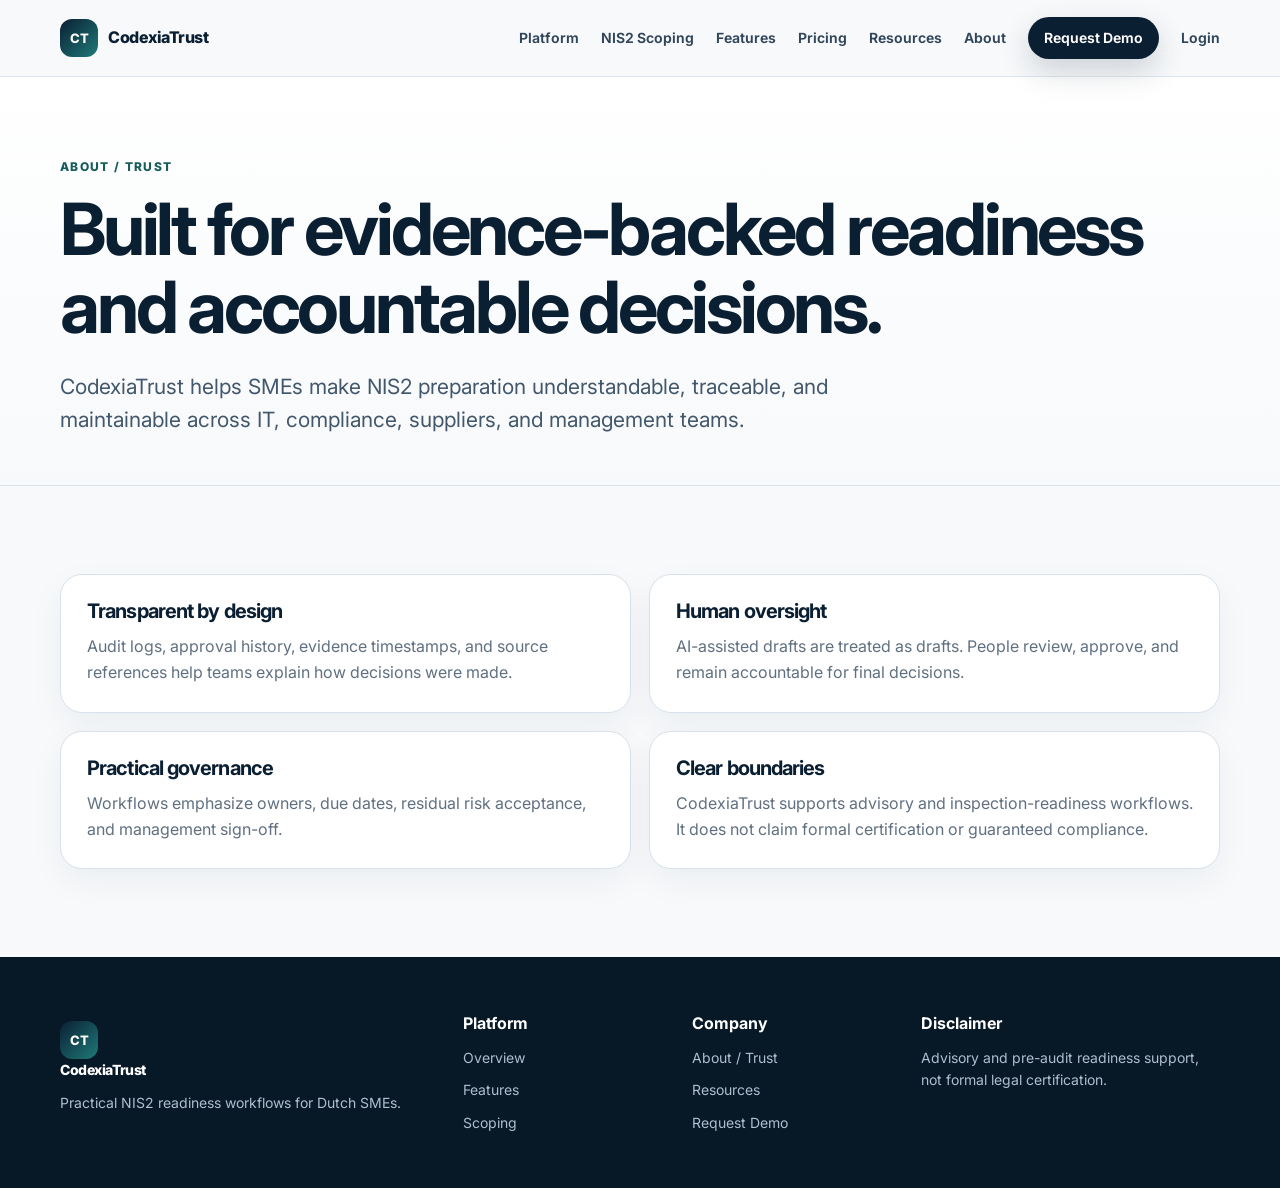
==== about.html @ 7f8c8d51 "Initial CodexiaTrust website" ====
<!doctype html><html lang="en"><head><meta charset="utf-8"><meta name="viewport" content="width=device-width, initial-scale=1"><title>About and Trust | CodexiaTrust</title><meta name="description" content="Learn how CodexiaTrust approaches NIS2 readiness with transparency, governance, human oversight, and evidence discipline."><link rel="preconnect" href="https://fonts.googleapis.com"><link rel="preconnect" href="https://fonts.gstatic.com" crossorigin><link href="https://fonts.googleapis.com/css2?family=Inter:wght@400;500;600;700;800&display=swap" rel="stylesheet"><link rel="stylesheet" href="styles.css"></head><body>
<header class="site-header"><nav class="nav container"><a class="brand" href="index.html"><span class="brand-mark">CT</span><span>CodexiaTrust</span></a><button class="nav-toggle" type="button" aria-expanded="false" aria-controls="nav-menu">Menu</button><div class="nav-menu" id="nav-menu"><a href="platform.html">Platform</a><a href="scoping.html">NIS2 Scoping</a><a href="features.html">Features</a><a href="pricing.html">Pricing</a><a href="resources.html">Resources</a><a href="about.html">About</a><a href="pricing.html" class="nav-cta">Request Demo</a><a href="login.html">Login</a></div></nav></header>
<main><section class="page-hero"><div class="container"><span class="eyebrow">About / Trust</span><h1>Built for evidence-backed readiness and accountable decisions.</h1><p class="lead">CodexiaTrust helps SMEs make NIS2 preparation understandable, traceable, and maintainable across IT, compliance, suppliers, and management teams.</p></div></section><section class="section"><div class="container content-grid"><article class="card"><h3>Transparent by design</h3><p>Audit logs, approval history, evidence timestamps, and source references help teams explain how decisions were made.</p></article><article class="card"><h3>Human oversight</h3><p>AI-assisted drafts are treated as drafts. People review, approve, and remain accountable for final decisions.</p></article><article class="card"><h3>Practical governance</h3><p>Workflows emphasize owners, due dates, residual risk acceptance, and management sign-off.</p></article><article class="card"><h3>Clear boundaries</h3><p>CodexiaTrust supports advisory and inspection-readiness workflows. It does not claim formal certification or guaranteed compliance.</p></article></div></section></main>
<footer class="footer"><div class="container footer-grid"><div><a class="brand" href="index.html"><span class="brand-mark">CT</span><span>CodexiaTrust</span></a><p>Practical NIS2 readiness workflows for Dutch SMEs.</p></div><div><strong>Platform</strong><a href="platform.html">Overview</a><a href="features.html">Features</a><a href="scoping.html">Scoping</a></div><div><strong>Company</strong><a href="about.html">About / Trust</a><a href="resources.html">Resources</a><a href="pricing.html">Request Demo</a></div><div><strong>Disclaimer</strong><p>Advisory and pre-audit readiness support, not formal legal certification.</p></div></div></footer><script src="script.js"></script></body></html>
---- styles.css ----
:root {
  --navy: #0b1f33;
  --navy-2: #112f4a;
  --teal: #1f7a78;
  --teal-dark: #155c5a;
  --blue-gray: #e8eef4;
  --surface: #f7f9fb;
  --white: #ffffff;
  --text: #152638;
  --muted: #607080;
  --line: #d9e2eb;
  --amber: #c6842a;
  --shadow: 0 24px 70px rgba(11, 31, 51, 0.12);
}

* { box-sizing: border-box; }

body {
  margin: 0;
  font-family: Inter, system-ui, -apple-system, BlinkMacSystemFont, "Segoe UI", sans-serif;
  color: var(--text);
  background: var(--surface);
  line-height: 1.6;
}

a { color: inherit; text-decoration: none; }

.container { width: min(1160px, calc(100% - 40px)); margin: 0 auto; }
.section { padding: 88px 0; }

.site-header {
  position: sticky;
  top: 0;
  z-index: 20;
  background: rgba(247, 249, 251, 0.88);
  backdrop-filter: blur(18px);
  border-bottom: 1px solid rgba(217, 226, 235, 0.8);
}

.nav { min-height: 76px; display: flex; align-items: center; justify-content: space-between; gap: 24px; }
.brand { display: inline-flex; align-items: center; gap: 10px; font-weight: 800; color: var(--navy); letter-spacing: -0.03em; }
.brand-mark { display: grid; place-items: center; width: 38px; height: 38px; border-radius: 12px; color: white; background: linear-gradient(135deg, var(--navy), var(--teal)); font-size: 13px; letter-spacing: 0; }
.nav-menu { display: flex; align-items: center; gap: 22px; font-size: 14px; font-weight: 650; color: #31465a; }
.nav-menu a:hover { color: var(--teal); }
.nav-cta { padding: 10px 16px; border-radius: 999px; background: var(--navy); color: white !important; box-shadow: 0 12px 30px rgba(11, 31, 51, 0.18); }
.nav-toggle { display: none; border: 1px solid var(--line); background: white; border-radius: 999px; padding: 10px 14px; font-weight: 700; color: var(--navy); }

.hero { overflow: hidden; background: radial-gradient(circle at 82% 18%, rgba(31, 122, 120, 0.18), transparent 34%), linear-gradient(180deg, #ffffff, #f5f8fb); }
.hero-grid { display: grid; grid-template-columns: 1.05fr 0.95fr; gap: 58px; align-items: center; }
.eyebrow { display: inline-flex; color: var(--teal-dark); font-weight: 800; font-size: 12px; letter-spacing: 0.11em; text-transform: uppercase; margin-bottom: 14px; }
h1, h2, h3 { margin: 0; color: var(--navy); line-height: 1.08; letter-spacing: -0.045em; }
h1 { font-size: clamp(42px, 6vw, 72px); }
h2 { font-size: clamp(30px, 4vw, 48px); }
h3 { font-size: 20px; }
p { margin: 0; color: var(--muted); }
.lead { margin-top: 24px; font-size: clamp(18px, 2vw, 21px); color: #42576b; max-width: 760px; }
.hero-actions { display: flex; flex-wrap: wrap; gap: 14px; margin-top: 32px; }
.button { display: inline-flex; align-items: center; justify-content: center; min-height: 48px; padding: 0 22px; border-radius: 999px; font-weight: 800; border: 1px solid transparent; }
.button.primary { background: var(--teal); color: white; box-shadow: 0 18px 38px rgba(31, 122, 120, 0.24); }
.button.primary:hover { background: var(--teal-dark); }
.button.secondary { background: white; color: var(--navy); border-color: var(--line); }
.button.secondary.dark { background: rgba(255,255,255,0.08); color: white; border-color: rgba(255,255,255,0.22); }
.trust-row { display: flex; flex-wrap: wrap; gap: 10px; margin-top: 34px; }
.trust-row span { padding: 8px 11px; border: 1px solid var(--line); border-radius: 999px; background: rgba(255,255,255,0.72); color: #40566a; font-size: 13px; font-weight: 700; }

.dashboard-card { background: rgba(255,255,255,0.82); border: 1px solid rgba(217, 226, 235, 0.94); border-radius: 28px; padding: 24px; box-shadow: var(--shadow); }
.mock-header { display: flex; gap: 7px; margin-bottom: 20px; }
.mock-header span { width: 10px; height: 10px; border-radius: 50%; background: #cbd7e2; }
.score-panel { display: flex; justify-content: space-between; gap: 18px; padding: 22px; border-radius: 20px; color: white; background: linear-gradient(135deg, var(--navy), var(--navy-2)); }
.score-panel strong { display: block; font-size: 18px; }
.score-panel span { color: #b9c9d8; font-size: 14px; }
.score { font-size: 42px; font-weight: 800; letter-spacing: -0.06em; }
.maturity-bars { display: grid; gap: 16px; margin: 24px 0; }
.maturity-bars div { display: grid; gap: 7px; font-size: 13px; font-weight: 800; color: #344b60; }
.maturity-bars div::after { content: ""; grid-row: 2; height: 9px; border-radius: 999px; background: #e5edf4; }
.maturity-bars b { position: relative; z-index: 1; grid-row: 2; height: 9px; border-radius: 999px; background: linear-gradient(90deg, var(--teal), #85b8c4); }
.deadline-card { padding: 15px; border: 1px solid #f0d8b8; border-radius: 16px; color: #6a4817; background: #fff7eb; font-weight: 750; }
.amber-dot { display: inline-block; width: 9px; height: 9px; border-radius: 50%; background: var(--amber); margin-right: 8px; }

.split { display: grid; grid-template-columns: 0.9fr 1fr; gap: 56px; align-items: start; }
.problem { background: var(--white); border-block: 1px solid var(--line); }
.section-heading { max-width: 760px; margin-bottom: 36px; }
.section-heading p { margin-top: 14px; font-size: 18px; }
.section-heading.compact { max-width: 860px; }
.feature-grid { display: grid; grid-template-columns: repeat(3, 1fr); gap: 18px; }
.card, .panel, .mini-card { background: white; border: 1px solid var(--line); border-radius: 22px; padding: 26px; box-shadow: 0 12px 34px rgba(11,31,51,0.05); }
.card p, .mini-card p { margin-top: 12px; }
.workflow-section { background: linear-gradient(135deg, var(--navy), #123b55); }
.workflow-section h2, .workflow-section .eyebrow { color: white; }
.workflow { display: grid; grid-template-columns: repeat(6, 1fr); gap: 12px; }
.workflow div { min-height: 160px; padding: 18px; border-radius: 20px; background: rgba(255,255,255,0.08); border: 1px solid rgba(255,255,255,0.16); color: white; }
.workflow strong { display: block; font-size: 18px; margin-bottom: 10px; }
.workflow span { color: #c8d7e3; font-size: 14px; }
.three-column { display: grid; grid-template-columns: repeat(3, 1fr); gap: 18px; }
.panel { min-height: 300px; }
.panel p { margin-top: 16px; }
.panel.accent { background: linear-gradient(160deg, #ffffff, #eaf5f4); }
.final-cta { padding-top: 30px; }
.cta-box { display: flex; justify-content: space-between; gap: 32px; align-items: center; padding: 42px; border-radius: 30px; background: linear-gradient(135deg, var(--navy), #164f5a); box-shadow: var(--shadow); }
.cta-box h2, .cta-box p, .cta-box .eyebrow { color: white; }
.cta-box p { color: #c9d8e2; margin-top: 12px; }

.page-hero { padding: 76px 0 48px; background: linear-gradient(180deg, #ffffff, #f7f9fb); border-bottom: 1px solid var(--line); }
.page-hero .lead { max-width: 820px; }
.content-grid { display: grid; grid-template-columns: repeat(2, 1fr); gap: 18px; }
.pricing-grid { display: grid; grid-template-columns: repeat(3, 1fr); gap: 18px; align-items: stretch; }
.price { font-size: 38px; font-weight: 800; color: var(--navy); letter-spacing: -0.05em; margin: 20px 0; }
.list { padding: 0; margin: 20px 0 0; list-style: none; display: grid; gap: 10px; color: #43596d; }
.list li::before { content: "+"; color: var(--teal); font-weight: 900; margin-right: 8px; }
.form-box { max-width: 760px; background: white; border: 1px solid var(--line); border-radius: 26px; padding: 30px; box-shadow: var(--shadow); }
.form-grid { display: grid; grid-template-columns: repeat(2, 1fr); gap: 14px; }
label { display: grid; gap: 7px; font-weight: 750; color: var(--navy); font-size: 14px; }
input, select, textarea { width: 100%; border: 1px solid var(--line); border-radius: 14px; padding: 13px 14px; font: inherit; background: white; color: var(--text); }
textarea { min-height: 120px; resize: vertical; }
.full { grid-column: 1 / -1; }
.login-shell { min-height: calc(100vh - 76px); display: grid; place-items: center; padding: 60px 20px; background: radial-gradient(circle at 70% 10%, rgba(31,122,120,0.18), transparent 35%), var(--surface); }
.login-card { width: min(460px, 100%); background: white; border: 1px solid var(--line); border-radius: 28px; padding: 34px; box-shadow: var(--shadow); }

.footer { padding: 54px 0; background: #071827; color: white; }
.footer-grid { display: grid; grid-template-columns: 1.5fr 0.8fr 0.8fr 1.2fr; gap: 30px; }
.footer .brand, .footer strong { color: white; }
.footer p, .footer a { display: block; color: #aebfce; margin-top: 10px; font-size: 14px; }

@media (max-width: 920px) {
  .nav-toggle { display: inline-flex; }
  .nav-menu { position: absolute; inset: 76px 20px auto; display: none; flex-direction: column; align-items: stretch; padding: 20px; background: white; border: 1px solid var(--line); border-radius: 22px; box-shadow: var(--shadow); }
  .nav-menu.open { display: flex; }
  .hero-grid, .split, .content-grid { grid-template-columns: 1fr; }
  .feature-grid, .three-column, .pricing-grid { grid-template-columns: repeat(2, 1fr); }
  .workflow { grid-template-columns: repeat(3, 1fr); }
  .cta-box { flex-direction: column; align-items: flex-start; }
  .footer-grid { grid-template-columns: repeat(2, 1fr); }
}

@media (max-width: 640px) {
  .container { width: min(100% - 28px, 1160px); }
  .section { padding: 62px 0; }
  .feature-grid, .three-column, .pricing-grid, .workflow, .form-grid { grid-template-columns: 1fr; }
  .footer-grid { grid-template-columns: 1fr; }
  .dashboard-card, .cta-box, .login-card { border-radius: 22px; padding: 22px; }
  h1 { font-size: 40px; }
}
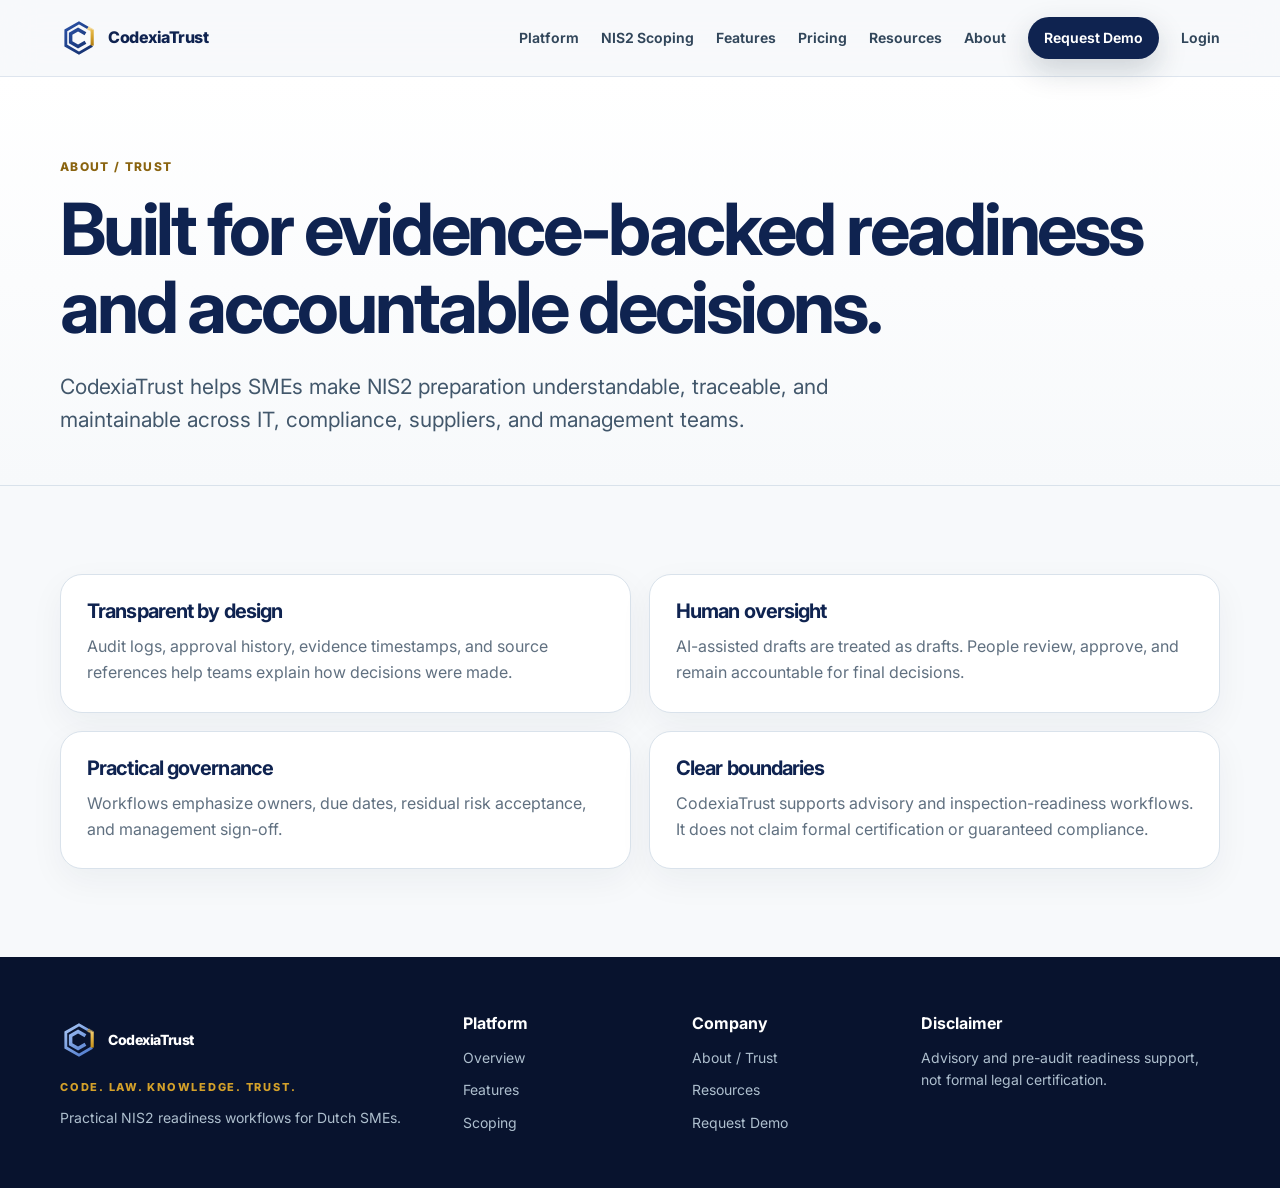
==== commit 62232487: "Adopt Codexia logo mark and navy/gold brand palette Replace the CT text badge with the hexagonal C m" ====
--- a/about.html
+++ b/about.html
@@ -1,4 +1,4 @@
-<!doctype html><html lang="en"><head><meta charset="utf-8"><meta name="viewport" content="width=device-width, initial-scale=1"><title>About and Trust | CodexiaTrust</title><meta name="description" content="Learn how CodexiaTrust approaches NIS2 readiness with transparency, governance, human oversight, and evidence discipline."><link rel="preconnect" href="https://fonts.googleapis.com"><link rel="preconnect" href="https://fonts.gstatic.com" crossorigin><link href="https://fonts.googleapis.com/css2?family=Inter:wght@400;500;600;700;800&display=swap" rel="stylesheet"><link rel="stylesheet" href="styles.css"></head><body>
-<header class="site-header"><nav class="nav container"><a class="brand" href="index.html"><span class="brand-mark">CT</span><span>CodexiaTrust</span></a><button class="nav-toggle" type="button" aria-expanded="false" aria-controls="nav-menu">Menu</button><div class="nav-menu" id="nav-menu"><a href="platform.html">Platform</a><a href="scoping.html">NIS2 Scoping</a><a href="features.html">Features</a><a href="pricing.html">Pricing</a><a href="resources.html">Resources</a><a href="about.html">About</a><a href="pricing.html" class="nav-cta">Request Demo</a><a href="login.html">Login</a></div></nav></header>
+<!doctype html><html lang="en"><head><meta charset="utf-8"><meta name="viewport" content="width=device-width, initial-scale=1"><title>About and Trust | CodexiaTrust</title><meta name="description" content="Learn how CodexiaTrust approaches NIS2 readiness with transparency, governance, human oversight, and evidence discipline."><link rel="preconnect" href="https://fonts.googleapis.com"><link rel="preconnect" href="https://fonts.gstatic.com" crossorigin><link href="https://fonts.googleapis.com/css2?family=Inter:wght@400;500;600;700;800&display=swap" rel="stylesheet"><link rel="icon" href="assets/favicon.svg" type="image/svg+xml"><link rel="apple-touch-icon" href="assets/favicon.svg"><link rel="stylesheet" href="styles.css"></head><body>
+<header class="site-header"><nav class="nav container"><a class="brand" href="index.html"><span class="brand-mark" aria-hidden="true"></span><span>CodexiaTrust</span></a><button class="nav-toggle" type="button" aria-expanded="false" aria-controls="nav-menu">Menu</button><div class="nav-menu" id="nav-menu"><a href="platform.html">Platform</a><a href="scoping.html">NIS2 Scoping</a><a href="features.html">Features</a><a href="pricing.html">Pricing</a><a href="resources.html">Resources</a><a href="about.html">About</a><a href="pricing.html" class="nav-cta">Request Demo</a><a href="login.html">Login</a></div></nav></header>
 <main><section class="page-hero"><div class="container"><span class="eyebrow">About / Trust</span><h1>Built for evidence-backed readiness and accountable decisions.</h1><p class="lead">CodexiaTrust helps SMEs make NIS2 preparation understandable, traceable, and maintainable across IT, compliance, suppliers, and management teams.</p></div></section><section class="section"><div class="container content-grid"><article class="card"><h3>Transparent by design</h3><p>Audit logs, approval history, evidence timestamps, and source references help teams explain how decisions were made.</p></article><article class="card"><h3>Human oversight</h3><p>AI-assisted drafts are treated as drafts. People review, approve, and remain accountable for final decisions.</p></article><article class="card"><h3>Practical governance</h3><p>Workflows emphasize owners, due dates, residual risk acceptance, and management sign-off.</p></article><article class="card"><h3>Clear boundaries</h3><p>CodexiaTrust supports advisory and inspection-readiness workflows. It does not claim formal certification or guaranteed compliance.</p></article></div></section></main>
-<footer class="footer"><div class="container footer-grid"><div><a class="brand" href="index.html"><span class="brand-mark">CT</span><span>CodexiaTrust</span></a><p>Practical NIS2 readiness workflows for Dutch SMEs.</p></div><div><strong>Platform</strong><a href="platform.html">Overview</a><a href="features.html">Features</a><a href="scoping.html">Scoping</a></div><div><strong>Company</strong><a href="about.html">About / Trust</a><a href="resources.html">Resources</a><a href="pricing.html">Request Demo</a></div><div><strong>Disclaimer</strong><p>Advisory and pre-audit readiness support, not formal legal certification.</p></div></div></footer><script src="script.js"></script></body></html>
+<footer class="footer"><div class="container footer-grid"><div><a class="brand" href="index.html"><span class="brand-mark" aria-hidden="true"></span><span>CodexiaTrust</span></a><p class="tagline">Code. Law. Knowledge. Trust.</p><p>Practical NIS2 readiness workflows for Dutch SMEs.</p></div><div><strong>Platform</strong><a href="platform.html">Overview</a><a href="features.html">Features</a><a href="scoping.html">Scoping</a></div><div><strong>Company</strong><a href="about.html">About / Trust</a><a href="resources.html">Resources</a><a href="pricing.html">Request Demo</a></div><div><strong>Disclaimer</strong><p>Advisory and pre-audit readiness support, not formal legal certification.</p></div></div></footer><script src="script.js"></script></body></html>
--- a/styles.css
+++ b/styles.css
@@ -1,16 +1,18 @@
 :root {
-  --navy: #0b1f33;
-  --navy-2: #112f4a;
-  --teal: #1f7a78;
-  --teal-dark: #155c5a;
+  --navy: #0f2350;
+  --navy-2: #1b3a7c;
+  --gold: #d4a12a;
+  --gold-dark: #b8860f;
+  /* gold is too light for text on white (2.4:1) — use gold-ink for type and rules */
+  --gold-ink: #8a6410;
   --blue-gray: #e8eef4;
   --surface: #f7f9fb;
   --white: #ffffff;
   --text: #152638;
   --muted: #607080;
   --line: #d9e2eb;
-  --amber: #c6842a;
-  --shadow: 0 24px 70px rgba(11, 31, 51, 0.12);
+  --amber: #b8860f;
+  --shadow: 0 24px 70px rgba(15, 35, 80, 0.12);
 }
 
 * { box-sizing: border-box; }
@@ -39,15 +41,15 @@
 
 .nav { min-height: 76px; display: flex; align-items: center; justify-content: space-between; gap: 24px; }
 .brand { display: inline-flex; align-items: center; gap: 10px; font-weight: 800; color: var(--navy); letter-spacing: -0.03em; }
-.brand-mark { display: grid; place-items: center; width: 38px; height: 38px; border-radius: 12px; color: white; background: linear-gradient(135deg, var(--navy), var(--teal)); font-size: 13px; letter-spacing: 0; }
+.brand-mark { display: block; flex: none; width: 38px; height: 38px; background: url("assets/logo.svg") center / contain no-repeat; }
 .nav-menu { display: flex; align-items: center; gap: 22px; font-size: 14px; font-weight: 650; color: #31465a; }
-.nav-menu a:hover { color: var(--teal); }
+.nav-menu a:hover { color: var(--navy-2); }
 .nav-cta { padding: 10px 16px; border-radius: 999px; background: var(--navy); color: white !important; box-shadow: 0 12px 30px rgba(11, 31, 51, 0.18); }
 .nav-toggle { display: none; border: 1px solid var(--line); background: white; border-radius: 999px; padding: 10px 14px; font-weight: 700; color: var(--navy); }
 
-.hero { overflow: hidden; background: radial-gradient(circle at 82% 18%, rgba(31, 122, 120, 0.18), transparent 34%), linear-gradient(180deg, #ffffff, #f5f8fb); }
+.hero { overflow: hidden; background: radial-gradient(circle at 82% 18%, rgba(212, 161, 42, 0.16), transparent 34%), linear-gradient(180deg, #ffffff, #f5f8fb); }
 .hero-grid { display: grid; grid-template-columns: 1.05fr 0.95fr; gap: 58px; align-items: center; }
-.eyebrow { display: inline-flex; color: var(--teal-dark); font-weight: 800; font-size: 12px; letter-spacing: 0.11em; text-transform: uppercase; margin-bottom: 14px; }
+.eyebrow { display: inline-flex; color: var(--gold-ink); font-weight: 800; font-size: 12px; letter-spacing: 0.11em; text-transform: uppercase; margin-bottom: 14px; }
 h1, h2, h3 { margin: 0; color: var(--navy); line-height: 1.08; letter-spacing: -0.045em; }
 h1 { font-size: clamp(42px, 6vw, 72px); }
 h2 { font-size: clamp(30px, 4vw, 48px); }
@@ -56,8 +58,9 @@
 .lead { margin-top: 24px; font-size: clamp(18px, 2vw, 21px); color: #42576b; max-width: 760px; }
 .hero-actions { display: flex; flex-wrap: wrap; gap: 14px; margin-top: 32px; }
 .button { display: inline-flex; align-items: center; justify-content: center; min-height: 48px; padding: 0 22px; border-radius: 999px; font-weight: 800; border: 1px solid transparent; }
-.button.primary { background: var(--teal); color: white; box-shadow: 0 18px 38px rgba(31, 122, 120, 0.24); }
-.button.primary:hover { background: var(--teal-dark); }
+/* navy type on gold, not white — white on gold is 2.4:1 and fails AA */
+.button.primary { background: var(--gold); color: var(--navy); box-shadow: 0 18px 38px rgba(212, 161, 42, 0.30); }
+.button.primary:hover { background: #e3b445; }
 .button.secondary { background: white; color: var(--navy); border-color: var(--line); }
 .button.secondary.dark { background: rgba(255,255,255,0.08); color: white; border-color: rgba(255,255,255,0.22); }
 .trust-row { display: flex; flex-wrap: wrap; gap: 10px; margin-top: 34px; }
@@ -73,7 +76,7 @@
 .maturity-bars { display: grid; gap: 16px; margin: 24px 0; }
 .maturity-bars div { display: grid; gap: 7px; font-size: 13px; font-weight: 800; color: #344b60; }
 .maturity-bars div::after { content: ""; grid-row: 2; height: 9px; border-radius: 999px; background: #e5edf4; }
-.maturity-bars b { position: relative; z-index: 1; grid-row: 2; height: 9px; border-radius: 999px; background: linear-gradient(90deg, var(--teal), #85b8c4); }
+.maturity-bars b { position: relative; z-index: 1; grid-row: 2; height: 9px; border-radius: 999px; background: linear-gradient(90deg, var(--navy-2), var(--gold)); }
 .deadline-card { padding: 15px; border: 1px solid #f0d8b8; border-radius: 16px; color: #6a4817; background: #fff7eb; font-weight: 750; }
 .amber-dot { display: inline-block; width: 9px; height: 9px; border-radius: 50%; background: var(--amber); margin-right: 8px; }
 
@@ -85,7 +88,7 @@
 .feature-grid { display: grid; grid-template-columns: repeat(3, 1fr); gap: 18px; }
 .card, .panel, .mini-card { background: white; border: 1px solid var(--line); border-radius: 22px; padding: 26px; box-shadow: 0 12px 34px rgba(11,31,51,0.05); }
 .card p, .mini-card p { margin-top: 12px; }
-.workflow-section { background: linear-gradient(135deg, var(--navy), #123b55); }
+.workflow-section { background: linear-gradient(135deg, var(--navy), var(--navy-2)); }
 .workflow-section h2, .workflow-section .eyebrow { color: white; }
 .workflow { display: grid; grid-template-columns: repeat(6, 1fr); gap: 12px; }
 .workflow div { min-height: 160px; padding: 18px; border-radius: 20px; background: rgba(255,255,255,0.08); border: 1px solid rgba(255,255,255,0.16); color: white; }
@@ -94,9 +97,9 @@
 .three-column { display: grid; grid-template-columns: repeat(3, 1fr); gap: 18px; }
 .panel { min-height: 300px; }
 .panel p { margin-top: 16px; }
-.panel.accent { background: linear-gradient(160deg, #ffffff, #eaf5f4); }
+.panel.accent { background: linear-gradient(160deg, #ffffff, #f7eed9); }
 .final-cta { padding-top: 30px; }
-.cta-box { display: flex; justify-content: space-between; gap: 32px; align-items: center; padding: 42px; border-radius: 30px; background: linear-gradient(135deg, var(--navy), #164f5a); box-shadow: var(--shadow); }
+.cta-box { display: flex; justify-content: space-between; gap: 32px; align-items: center; padding: 42px; border-radius: 30px; background: linear-gradient(135deg, var(--navy), var(--navy-2)); box-shadow: var(--shadow); }
 .cta-box h2, .cta-box p, .cta-box .eyebrow { color: white; }
 .cta-box p { color: #c9d8e2; margin-top: 12px; }
 
@@ -106,20 +109,24 @@
 .pricing-grid { display: grid; grid-template-columns: repeat(3, 1fr); gap: 18px; align-items: stretch; }
 .price { font-size: 38px; font-weight: 800; color: var(--navy); letter-spacing: -0.05em; margin: 20px 0; }
 .list { padding: 0; margin: 20px 0 0; list-style: none; display: grid; gap: 10px; color: #43596d; }
-.list li::before { content: "+"; color: var(--teal); font-weight: 900; margin-right: 8px; }
+.list li::before { content: "+"; color: var(--gold-ink); font-weight: 900; margin-right: 8px; }
 .form-box { max-width: 760px; background: white; border: 1px solid var(--line); border-radius: 26px; padding: 30px; box-shadow: var(--shadow); }
 .form-grid { display: grid; grid-template-columns: repeat(2, 1fr); gap: 14px; }
 label { display: grid; gap: 7px; font-weight: 750; color: var(--navy); font-size: 14px; }
 input, select, textarea { width: 100%; border: 1px solid var(--line); border-radius: 14px; padding: 13px 14px; font: inherit; background: white; color: var(--text); }
 textarea { min-height: 120px; resize: vertical; }
 .full { grid-column: 1 / -1; }
-.login-shell { min-height: calc(100vh - 76px); display: grid; place-items: center; padding: 60px 20px; background: radial-gradient(circle at 70% 10%, rgba(31,122,120,0.18), transparent 35%), var(--surface); }
+.login-shell { min-height: calc(100vh - 76px); display: grid; place-items: center; padding: 60px 20px; background: radial-gradient(circle at 70% 10%, rgba(212,161,42,0.16), transparent 35%), var(--surface); }
 .login-card { width: min(460px, 100%); background: white; border: 1px solid var(--line); border-radius: 28px; padding: 34px; box-shadow: var(--shadow); }
 
-.footer { padding: 54px 0; background: #071827; color: white; }
+.footer { padding: 54px 0; background: #08132e; color: white; }
 .footer-grid { display: grid; grid-template-columns: 1.5fr 0.8fr 0.8fr 1.2fr; gap: 30px; }
-.footer .brand, .footer strong { color: white; }
+/* .footer a { display: block } below would otherwise stack the mark above the wordmark */
+.footer .brand { display: inline-flex; color: white; }
+.footer strong { color: white; }
+.footer .brand-mark { background-image: url("assets/logo-light.svg"); }
 .footer p, .footer a { display: block; color: #aebfce; margin-top: 10px; font-size: 14px; }
+.tagline { margin-top: 12px !important; color: var(--gold) !important; font-size: 11px !important; font-weight: 800; letter-spacing: 0.16em; text-transform: uppercase; }
 
 @media (max-width: 920px) {
   .nav-toggle { display: inline-flex; }
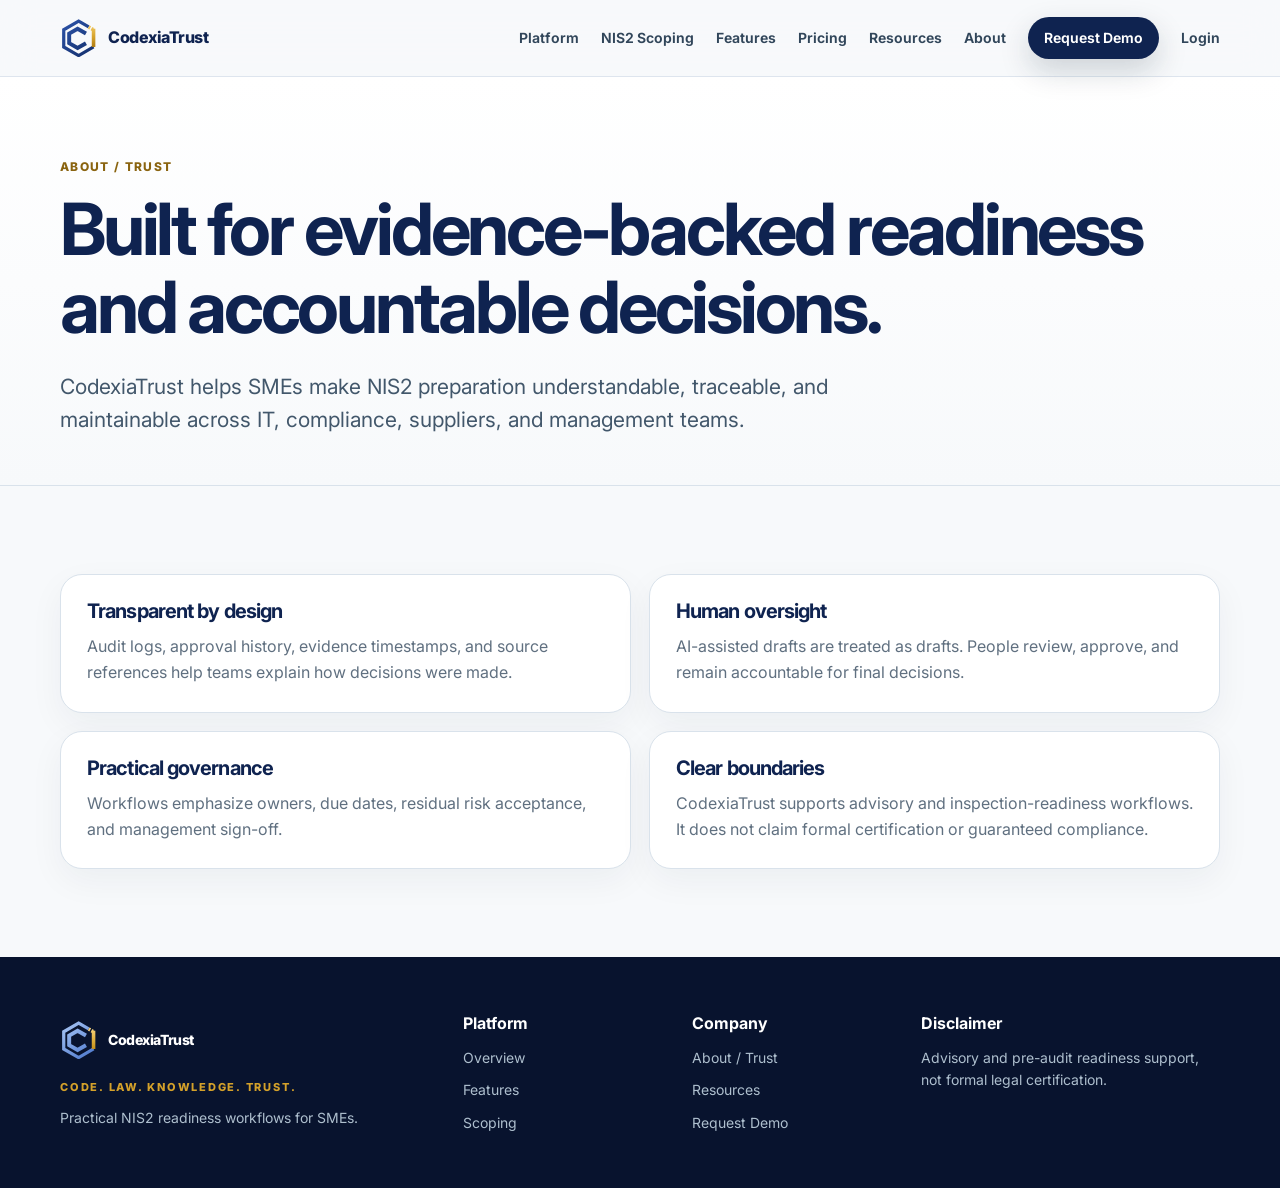
==== commit 0c76a66d: "Broaden positioning from Dutch SMEs to SMEs generally Remove country-exclusive framing across the si" ====
--- a/about.html
+++ b/about.html
@@ -1,4 +1,4 @@
 <!doctype html><html lang="en"><head><meta charset="utf-8"><meta name="viewport" content="width=device-width, initial-scale=1"><title>About and Trust | CodexiaTrust</title><meta name="description" content="Learn how CodexiaTrust approaches NIS2 readiness with transparency, governance, human oversight, and evidence discipline."><link rel="preconnect" href="https://fonts.googleapis.com"><link rel="preconnect" href="https://fonts.gstatic.com" crossorigin><link href="https://fonts.googleapis.com/css2?family=Inter:wght@400;500;600;700;800&display=swap" rel="stylesheet"><link rel="icon" href="assets/favicon.svg" type="image/svg+xml"><link rel="apple-touch-icon" href="assets/favicon.svg"><link rel="stylesheet" href="styles.css"></head><body>
 <header class="site-header"><nav class="nav container"><a class="brand" href="index.html"><span class="brand-mark" aria-hidden="true"></span><span>CodexiaTrust</span></a><button class="nav-toggle" type="button" aria-expanded="false" aria-controls="nav-menu">Menu</button><div class="nav-menu" id="nav-menu"><a href="platform.html">Platform</a><a href="scoping.html">NIS2 Scoping</a><a href="features.html">Features</a><a href="pricing.html">Pricing</a><a href="resources.html">Resources</a><a href="about.html">About</a><a href="pricing.html" class="nav-cta">Request Demo</a><a href="login.html">Login</a></div></nav></header>
 <main><section class="page-hero"><div class="container"><span class="eyebrow">About / Trust</span><h1>Built for evidence-backed readiness and accountable decisions.</h1><p class="lead">CodexiaTrust helps SMEs make NIS2 preparation understandable, traceable, and maintainable across IT, compliance, suppliers, and management teams.</p></div></section><section class="section"><div class="container content-grid"><article class="card"><h3>Transparent by design</h3><p>Audit logs, approval history, evidence timestamps, and source references help teams explain how decisions were made.</p></article><article class="card"><h3>Human oversight</h3><p>AI-assisted drafts are treated as drafts. People review, approve, and remain accountable for final decisions.</p></article><article class="card"><h3>Practical governance</h3><p>Workflows emphasize owners, due dates, residual risk acceptance, and management sign-off.</p></article><article class="card"><h3>Clear boundaries</h3><p>CodexiaTrust supports advisory and inspection-readiness workflows. It does not claim formal certification or guaranteed compliance.</p></article></div></section></main>
-<footer class="footer"><div class="container footer-grid"><div><a class="brand" href="index.html"><span class="brand-mark" aria-hidden="true"></span><span>CodexiaTrust</span></a><p class="tagline">Code. Law. Knowledge. Trust.</p><p>Practical NIS2 readiness workflows for Dutch SMEs.</p></div><div><strong>Platform</strong><a href="platform.html">Overview</a><a href="features.html">Features</a><a href="scoping.html">Scoping</a></div><div><strong>Company</strong><a href="about.html">About / Trust</a><a href="resources.html">Resources</a><a href="pricing.html">Request Demo</a></div><div><strong>Disclaimer</strong><p>Advisory and pre-audit readiness support, not formal legal certification.</p></div></div></footer><script src="script.js"></script></body></html>
+<footer class="footer"><div class="container footer-grid"><div><a class="brand" href="index.html"><span class="brand-mark" aria-hidden="true"></span><span>CodexiaTrust</span></a><p class="tagline">Code. Law. Knowledge. Trust.</p><p>Practical NIS2 readiness workflows for SMEs.</p></div><div><strong>Platform</strong><a href="platform.html">Overview</a><a href="features.html">Features</a><a href="scoping.html">Scoping</a></div><div><strong>Company</strong><a href="about.html">About / Trust</a><a href="resources.html">Resources</a><a href="pricing.html">Request Demo</a></div><div><strong>Disclaimer</strong><p>Advisory and pre-audit readiness support, not formal legal certification.</p></div></div></footer><script src="script.js"></script></body></html>
--- a/styles.css
+++ b/styles.css
@@ -41,7 +41,7 @@
 
 .nav { min-height: 76px; display: flex; align-items: center; justify-content: space-between; gap: 24px; }
 .brand { display: inline-flex; align-items: center; gap: 10px; font-weight: 800; color: var(--navy); letter-spacing: -0.03em; }
-.brand-mark { display: block; flex: none; width: 38px; height: 38px; background: url("assets/logo.svg") center / contain no-repeat; }
+.brand-mark { display: block; flex: none; width: 38px; height: 38px; background: url("assets/logo-mark.svg") center / contain no-repeat; }
 .nav-menu { display: flex; align-items: center; gap: 22px; font-size: 14px; font-weight: 650; color: #31465a; }
 .nav-menu a:hover { color: var(--navy-2); }
 .nav-cta { padding: 10px 16px; border-radius: 999px; background: var(--navy); color: white !important; box-shadow: 0 12px 30px rgba(11, 31, 51, 0.18); }
@@ -124,7 +124,7 @@
 /* .footer a { display: block } below would otherwise stack the mark above the wordmark */
 .footer .brand { display: inline-flex; color: white; }
 .footer strong { color: white; }
-.footer .brand-mark { background-image: url("assets/logo-light.svg"); }
+.footer .brand-mark { background-image: url("assets/logo-mark-light.svg"); }
 .footer p, .footer a { display: block; color: #aebfce; margin-top: 10px; font-size: 14px; }
 .tagline { margin-top: 12px !important; color: var(--gold) !important; font-size: 11px !important; font-weight: 800; letter-spacing: 0.16em; text-transform: uppercase; }
 
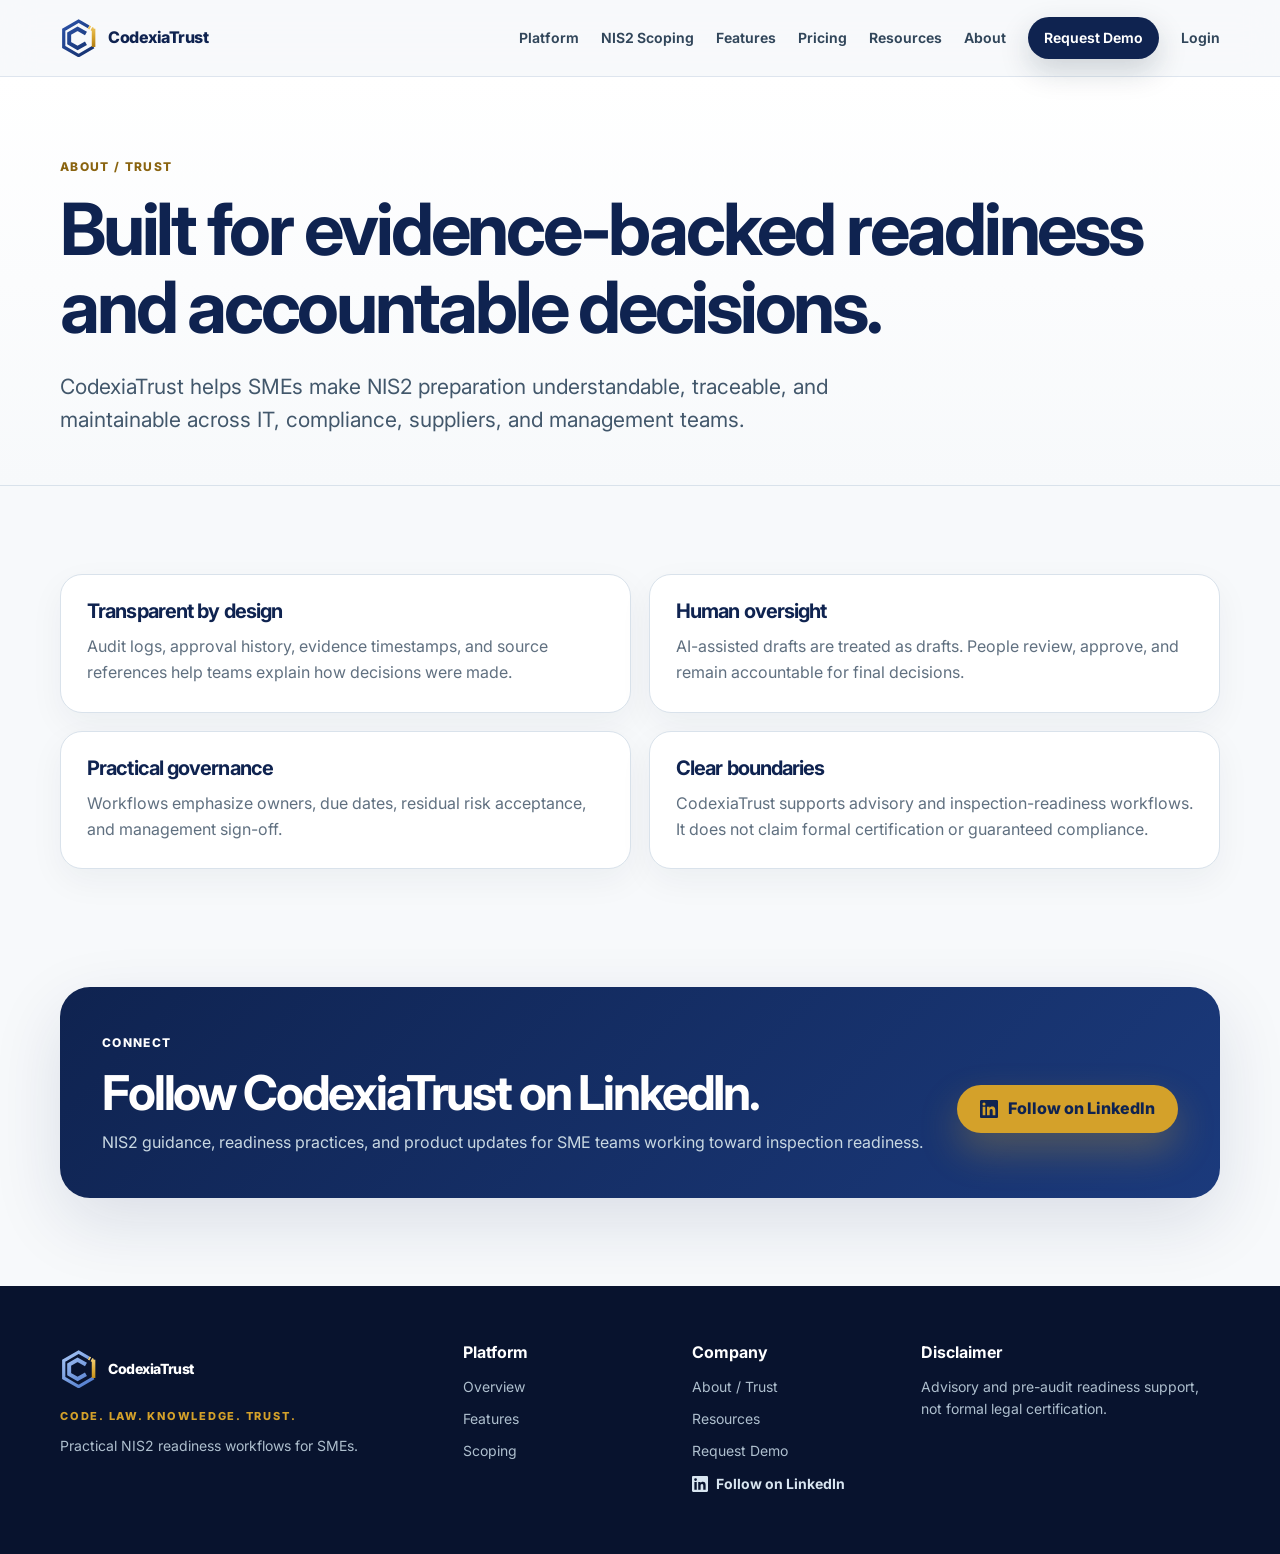
==== commit adbaa7c7: "Add LinkedIn company page links to footer and About page Footer Company column on all pages gains a " ====
--- a/about.html
+++ b/about.html
@@ -1,4 +1,4 @@
 <!doctype html><html lang="en"><head><meta charset="utf-8"><meta name="viewport" content="width=device-width, initial-scale=1"><title>About and Trust | CodexiaTrust</title><meta name="description" content="Learn how CodexiaTrust approaches NIS2 readiness with transparency, governance, human oversight, and evidence discipline."><link rel="preconnect" href="https://fonts.googleapis.com"><link rel="preconnect" href="https://fonts.gstatic.com" crossorigin><link href="https://fonts.googleapis.com/css2?family=Inter:wght@400;500;600;700;800&display=swap" rel="stylesheet"><link rel="icon" href="assets/favicon.svg" type="image/svg+xml"><link rel="apple-touch-icon" href="assets/favicon.svg"><link rel="stylesheet" href="styles.css"></head><body>
 <header class="site-header"><nav class="nav container"><a class="brand" href="index.html"><span class="brand-mark" aria-hidden="true"></span><span>CodexiaTrust</span></a><button class="nav-toggle" type="button" aria-expanded="false" aria-controls="nav-menu">Menu</button><div class="nav-menu" id="nav-menu"><a href="platform.html">Platform</a><a href="scoping.html">NIS2 Scoping</a><a href="features.html">Features</a><a href="pricing.html">Pricing</a><a href="resources.html">Resources</a><a href="about.html">About</a><a href="pricing.html" class="nav-cta">Request Demo</a><a href="login.html">Login</a></div></nav></header>
-<main><section class="page-hero"><div class="container"><span class="eyebrow">About / Trust</span><h1>Built for evidence-backed readiness and accountable decisions.</h1><p class="lead">CodexiaTrust helps SMEs make NIS2 preparation understandable, traceable, and maintainable across IT, compliance, suppliers, and management teams.</p></div></section><section class="section"><div class="container content-grid"><article class="card"><h3>Transparent by design</h3><p>Audit logs, approval history, evidence timestamps, and source references help teams explain how decisions were made.</p></article><article class="card"><h3>Human oversight</h3><p>AI-assisted drafts are treated as drafts. People review, approve, and remain accountable for final decisions.</p></article><article class="card"><h3>Practical governance</h3><p>Workflows emphasize owners, due dates, residual risk acceptance, and management sign-off.</p></article><article class="card"><h3>Clear boundaries</h3><p>CodexiaTrust supports advisory and inspection-readiness workflows. It does not claim formal certification or guaranteed compliance.</p></article></div></section></main>
-<footer class="footer"><div class="container footer-grid"><div><a class="brand" href="index.html"><span class="brand-mark" aria-hidden="true"></span><span>CodexiaTrust</span></a><p class="tagline">Code. Law. Knowledge. Trust.</p><p>Practical NIS2 readiness workflows for SMEs.</p></div><div><strong>Platform</strong><a href="platform.html">Overview</a><a href="features.html">Features</a><a href="scoping.html">Scoping</a></div><div><strong>Company</strong><a href="about.html">About / Trust</a><a href="resources.html">Resources</a><a href="pricing.html">Request Demo</a></div><div><strong>Disclaimer</strong><p>Advisory and pre-audit readiness support, not formal legal certification.</p></div></div></footer><script src="script.js"></script></body></html>
+<main><section class="page-hero"><div class="container"><span class="eyebrow">About / Trust</span><h1>Built for evidence-backed readiness and accountable decisions.</h1><p class="lead">CodexiaTrust helps SMEs make NIS2 preparation understandable, traceable, and maintainable across IT, compliance, suppliers, and management teams.</p></div></section><section class="section"><div class="container content-grid"><article class="card"><h3>Transparent by design</h3><p>Audit logs, approval history, evidence timestamps, and source references help teams explain how decisions were made.</p></article><article class="card"><h3>Human oversight</h3><p>AI-assisted drafts are treated as drafts. People review, approve, and remain accountable for final decisions.</p></article><article class="card"><h3>Practical governance</h3><p>Workflows emphasize owners, due dates, residual risk acceptance, and management sign-off.</p></article><article class="card"><h3>Clear boundaries</h3><p>CodexiaTrust supports advisory and inspection-readiness workflows. It does not claim formal certification or guaranteed compliance.</p></article></div></section><section class="section final-cta"><div class="container cta-box"><div><span class="eyebrow">Connect</span><h2>Follow CodexiaTrust on LinkedIn.</h2><p>NIS2 guidance, readiness practices, and product updates for SME teams working toward inspection readiness.</p></div><div class="hero-actions"><a class="button primary" href="https://www.linkedin.com/company/codexiatrust" target="_blank" rel="noopener"><svg width="18" height="18" viewBox="0 0 24 24" fill="currentColor" aria-hidden="true"><path d="M20.45 20.45h-3.56v-5.57c0-1.33-.02-3.04-1.85-3.04-1.85 0-2.14 1.45-2.14 2.94v5.67H9.35V9h3.41v1.56h.05c.48-.9 1.64-1.85 3.37-1.85 3.6 0 4.27 2.37 4.27 5.46v6.28zM5.34 7.43a2.06 2.06 0 1 1 0-4.13 2.06 2.06 0 0 1 0 4.13zM7.12 20.45H3.56V9h3.56v11.45zM22.22 0H1.77C.79 0 0 .77 0 1.72v20.56C0 23.23.79 24 1.77 24h20.45c.98 0 1.78-.77 1.78-1.72V1.72C24 .77 23.2 0 22.22 0z"/></svg>Follow on LinkedIn</a></div></div></section></main>
+<footer class="footer"><div class="container footer-grid"><div><a class="brand" href="index.html"><span class="brand-mark" aria-hidden="true"></span><span>CodexiaTrust</span></a><p class="tagline">Code. Law. Knowledge. Trust.</p><p>Practical NIS2 readiness workflows for SMEs.</p></div><div><strong>Platform</strong><a href="platform.html">Overview</a><a href="features.html">Features</a><a href="scoping.html">Scoping</a></div><div><strong>Company</strong><a href="about.html">About / Trust</a><a href="resources.html">Resources</a><a href="pricing.html">Request Demo</a><a class="social-link" href="https://www.linkedin.com/company/codexiatrust" target="_blank" rel="noopener"><svg width="16" height="16" viewBox="0 0 24 24" fill="currentColor" aria-hidden="true"><path d="M20.45 20.45h-3.56v-5.57c0-1.33-.02-3.04-1.85-3.04-1.85 0-2.14 1.45-2.14 2.94v5.67H9.35V9h3.41v1.56h.05c.48-.9 1.64-1.85 3.37-1.85 3.6 0 4.27 2.37 4.27 5.46v6.28zM5.34 7.43a2.06 2.06 0 1 1 0-4.13 2.06 2.06 0 0 1 0 4.13zM7.12 20.45H3.56V9h3.56v11.45zM22.22 0H1.77C.79 0 0 .77 0 1.72v20.56C0 23.23.79 24 1.77 24h20.45c.98 0 1.78-.77 1.78-1.72V1.72C24 .77 23.2 0 22.22 0z"/></svg>Follow on LinkedIn</a></div><div><strong>Disclaimer</strong><p>Advisory and pre-audit readiness support, not formal legal certification.</p></div></div></footer><script src="script.js"></script></body></html>
--- a/styles.css
+++ b/styles.css
@@ -57,7 +57,7 @@
 p { margin: 0; color: var(--muted); }
 .lead { margin-top: 24px; font-size: clamp(18px, 2vw, 21px); color: #42576b; max-width: 760px; }
 .hero-actions { display: flex; flex-wrap: wrap; gap: 14px; margin-top: 32px; }
-.button { display: inline-flex; align-items: center; justify-content: center; min-height: 48px; padding: 0 22px; border-radius: 999px; font-weight: 800; border: 1px solid transparent; }
+.button { display: inline-flex; align-items: center; justify-content: center; gap: 10px; min-height: 48px; padding: 0 22px; border-radius: 999px; font-weight: 800; white-space: nowrap; border: 1px solid transparent; }
 /* navy type on gold, not white — white on gold is 2.4:1 and fails AA */
 .button.primary { background: var(--gold); color: var(--navy); box-shadow: 0 18px 38px rgba(212, 161, 42, 0.30); }
 .button.primary:hover { background: #e3b445; }
@@ -126,6 +126,10 @@
 .footer strong { color: white; }
 .footer .brand-mark { background-image: url("assets/logo-mark-light.svg"); }
 .footer p, .footer a { display: block; color: #aebfce; margin-top: 10px; font-size: 14px; }
+/* beats `.footer a { display: block }` on specificity so icon and label sit on one line */
+.footer .social-link { display: inline-flex; align-items: center; gap: 8px; color: #d8e5f0; font-weight: 700; }
+.footer .social-link:hover { color: var(--gold); }
+.footer .social-link svg { flex: none; }
 .tagline { margin-top: 12px !important; color: var(--gold) !important; font-size: 11px !important; font-weight: 800; letter-spacing: 0.16em; text-transform: uppercase; }
 
 @media (max-width: 920px) {
